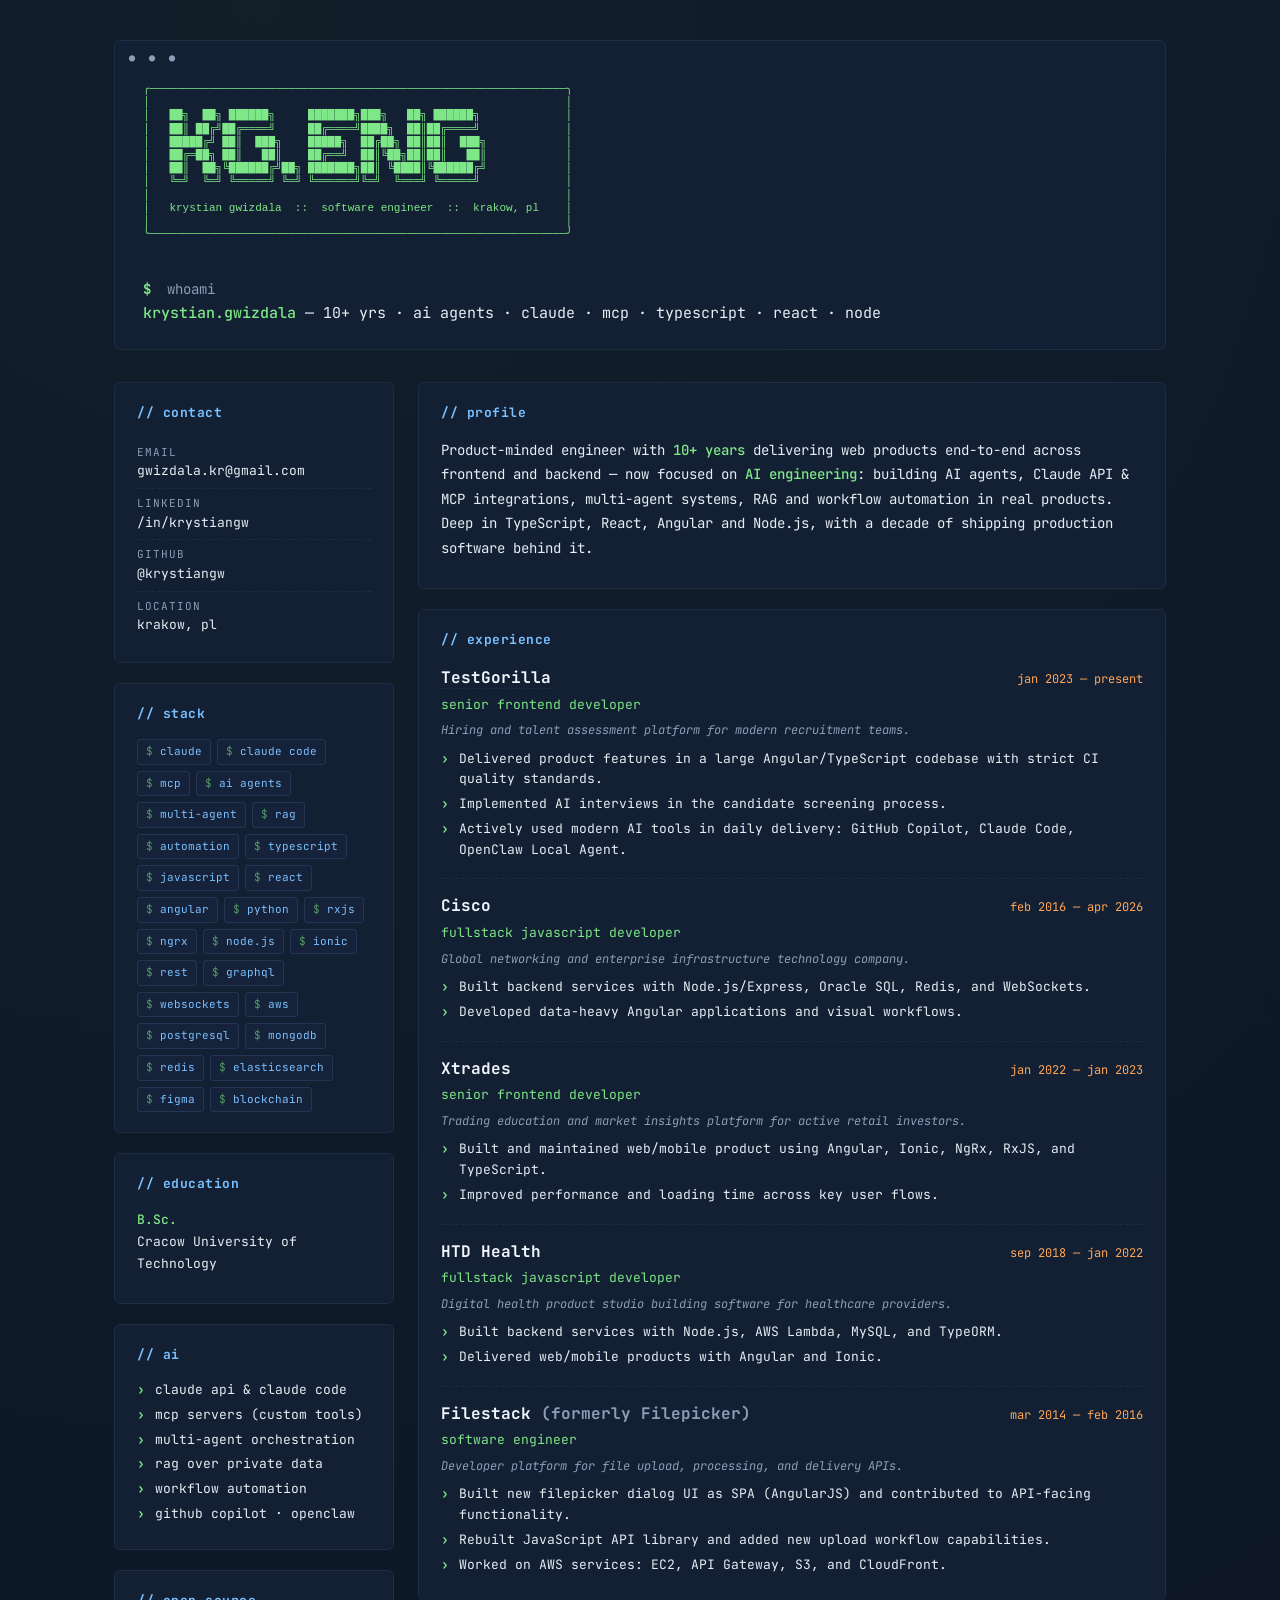
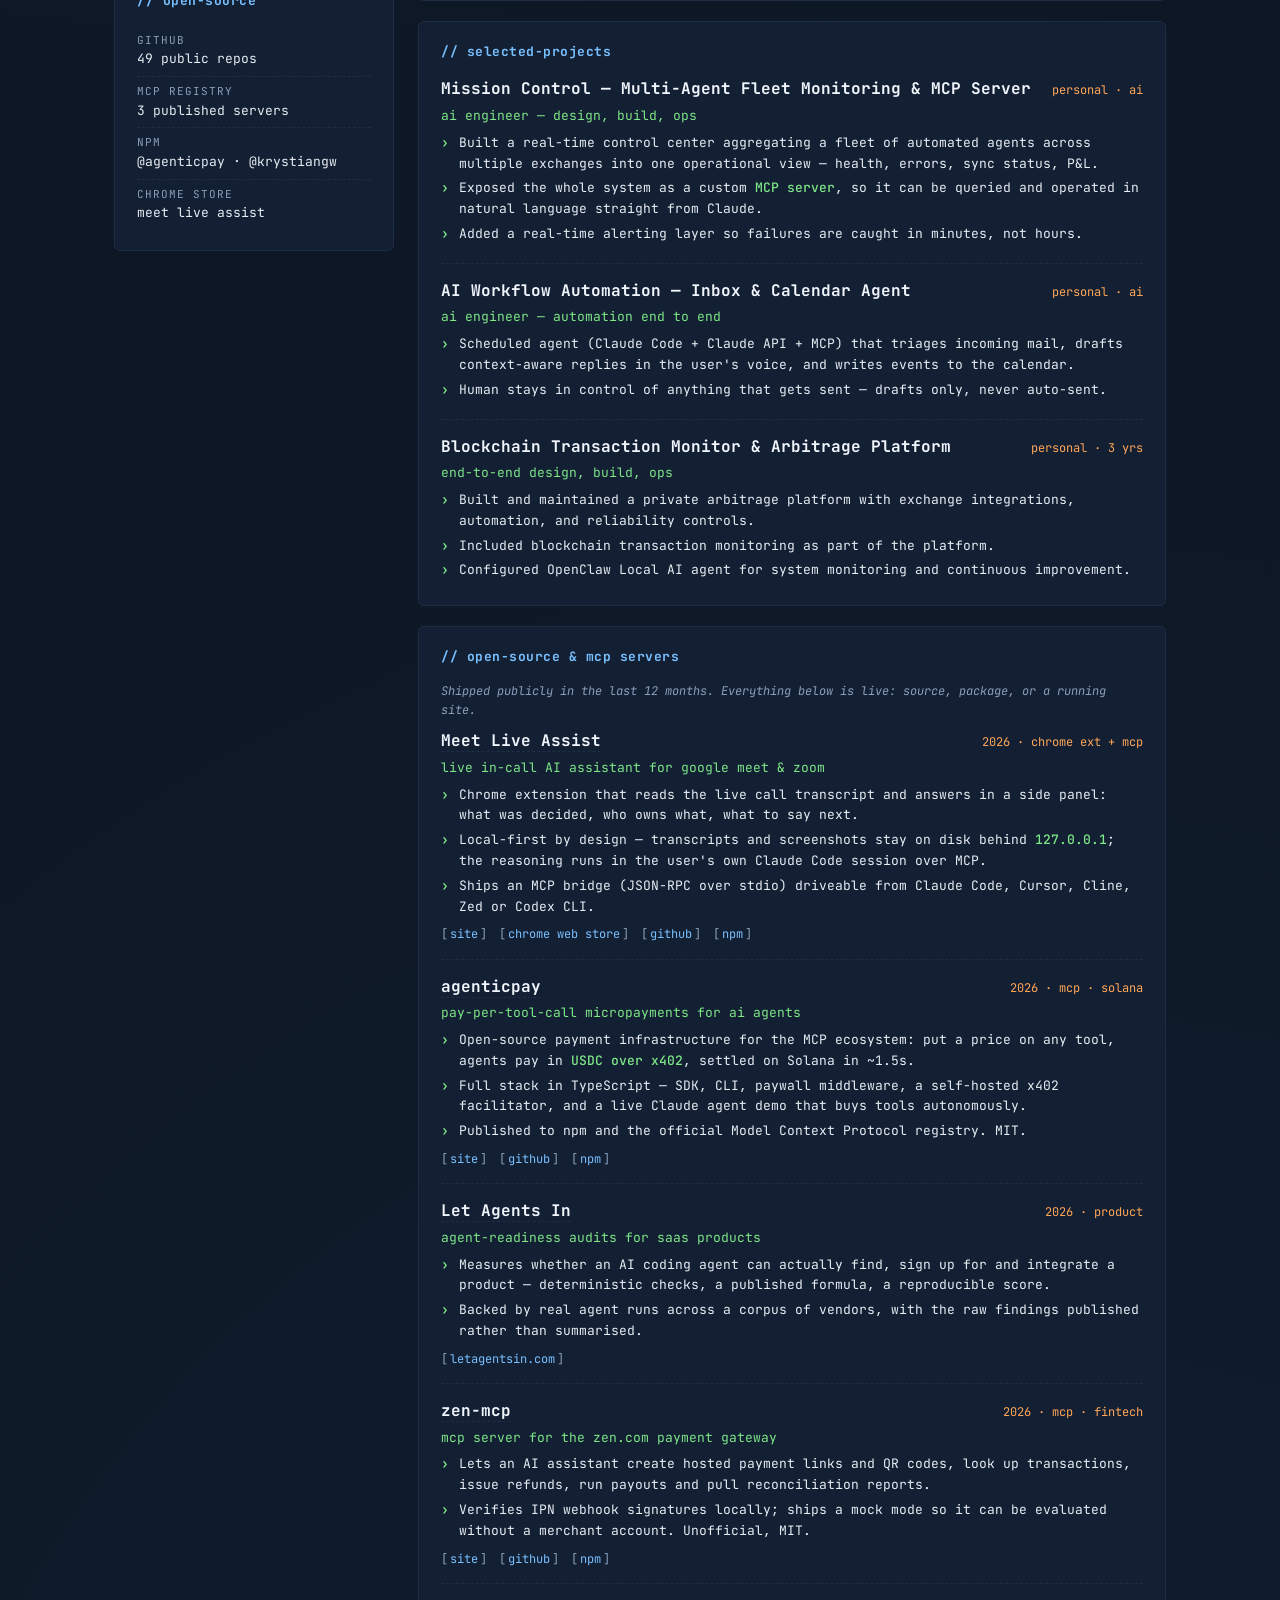
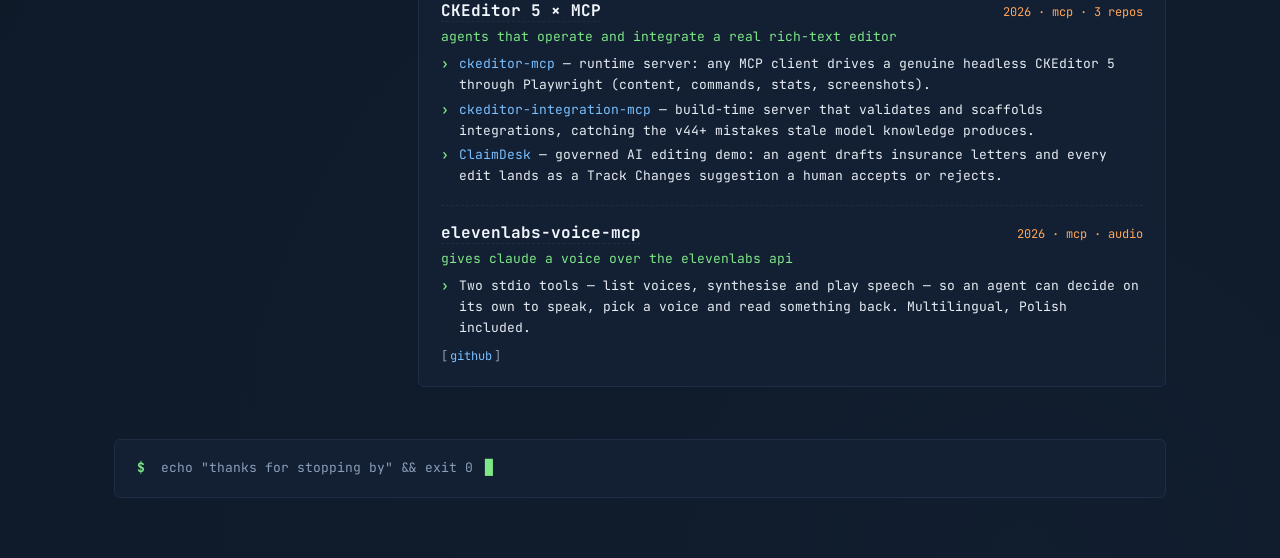
==== index.html @ 4a676b4b "the public work, with links out Six projects shipped in the last year: Meet Live Assist, agenticpay," ====
<!DOCTYPE html>
<html lang="en">
<head>
  <meta charset="UTF-8" />
  <meta name="viewport" content="width=device-width, initial-scale=1.0" />
  <title>Krystian Gwizdala — AI Engineer & Full-Stack Developer · Claude · MCP · TypeScript / React</title>
  <meta name="description" content="Krystian Gwizdala — AI Engineer & Full-Stack Developer based in Krakow, Poland. 10+ years delivering web products end-to-end, now building AI agents, Claude API & MCP integrations, multi-agent systems and workflow automation. TypeScript, React, Angular, Node.js." />
  <meta name="author" content="Krystian Gwizdala" />
  <meta name="keywords" content="Krystian Gwizdala, AI engineer, software engineer, fullstack developer, frontend developer, Claude, Claude Code, MCP, Model Context Protocol, MCP server, AI agents, multi-agent, RAG, workflow automation, TypeScript, React, Angular, Node.js, Python, RxJS, NgRx, blockchain, Krakow, Poland, portfolio, open source, Meet Live Assist, agenticpay, x402, zen-mcp, ckeditor-mcp, Let Agents In" />
  <link rel="canonical" href="https://krystian-gwizdala.github.io/" />
  <meta name="robots" content="index, follow" />
  <meta name="googlebot" content="index, follow" />

  <meta property="og:type" content="profile" />
  <meta property="og:title" content="Krystian Gwizdala — AI Engineer & Full-Stack Developer" />
  <meta property="og:description" content="10+ years delivering web products end-to-end, now building AI agents, Claude API & MCP integrations and workflow automation. TypeScript, React, Node.js." />
  <meta property="og:url" content="https://krystian-gwizdala.github.io/" />
  <meta property="og:site_name" content="Krystian Gwizdala" />
  <meta property="profile:first_name" content="Krystian" />
  <meta property="profile:last_name" content="Gwizdala" />
  <meta property="profile:username" content="krystiangw" />

  <meta name="twitter:card" content="summary" />
  <meta name="twitter:title" content="Krystian Gwizdala — AI Engineer & Full-Stack Developer" />
  <meta name="twitter:description" content="10+ years delivering web products end-to-end, now building AI agents, Claude API & MCP integrations and workflow automation. TypeScript, React, Node.js." />

  <link rel="preconnect" href="https://fonts.googleapis.com" />
  <link rel="preconnect" href="https://fonts.gstatic.com" crossorigin />
  <link href="https://fonts.googleapis.com/css2?family=JetBrains+Mono:wght@400;500;700&display=swap" rel="stylesheet" />
  <link rel="icon" href="icon.svg" type="image/svg+xml" />
  <link rel="stylesheet" href="style.css" />

  <script type="application/ld+json">
  {
    "@context": "https://schema.org",
    "@type": "Person",
    "name": "Krystian Gwizdala",
    "givenName": "Krystian",
    "familyName": "Gwizdala",
    "jobTitle": "AI Engineer & Full-Stack Developer",
    "description": "Product-minded engineer with 10+ years delivering web products end-to-end, now building AI agents, Claude API & MCP integrations, multi-agent systems, RAG and workflow automation.",
    "url": "https://krystian-gwizdala.github.io/",
    "email": "mailto:gwizdala.kr@gmail.com",
    "address": {
      "@type": "PostalAddress",
      "addressLocality": "Krakow",
      "addressCountry": "PL"
    },
    "alumniOf": {
      "@type": "CollegeOrUniversity",
      "name": "Cracow University of Technology"
    },
    "knowsAbout": [
      "AI Engineering", "Claude", "Claude Code", "Claude API",
      "Model Context Protocol (MCP)", "AI Agents", "Multi-Agent Systems",
      "Retrieval-Augmented Generation (RAG)", "Workflow Automation",
      "TypeScript", "JavaScript", "React", "Angular", "Node.js", "Python",
      "RxJS", "NgRx", "REST APIs", "GraphQL", "WebSockets",
      "AWS", "PostgreSQL", "MongoDB", "Redis", "Elasticsearch",
      "Blockchain"
    ],
    "sameAs": [
      "https://github.com/krystiangw",
      "https://www.linkedin.com/in/krystiangw"
    ]
  }
  </script>
  <script type="application/ld+json">
{
  "@context": "https://schema.org",
  "@type": "WebSite",
  "name": "Krystian Gwizdala",
  "url": "https://krystian-gwizdala.github.io/"
}
  </script>
  <script type="application/ld+json">
  {
    "@context": "https://schema.org",
    "@type": "ItemList",
    "name": "Open-source projects and MCP servers by Krystian Gwizdala",
    "itemListOrder": "https://schema.org/ItemListOrderAscending",
    "itemListElement": [
      {
        "@type": "ListItem",
        "position": 1,
        "item": {
          "@type": "SoftwareApplication",
          "name": "Meet Live Assist",
          "description": "Chrome extension and local MCP server that turns a Google Meet or Zoom call into a live AI assistant: reads the transcript and answers in a side panel, with all data kept on the user's machine.",
          "applicationCategory": "BrowserApplication",
          "operatingSystem": "Chrome",
          "url": "https://meet-live-assist.github.io/",
          "downloadUrl": "https://chromewebstore.google.com/detail/meet-live-assist/elhddnpchalnmgcgdicegfggifojbadk",
          "codeRepository": "https://github.com/krystiangw/meet-live-assist-extension",
          "author": { "@type": "Person", "name": "Krystian Gwizdala" }
        }
      },
      {
        "@type": "ListItem",
        "position": 2,
        "item": {
          "@type": "SoftwareSourceCode",
          "name": "agenticpay",
          "description": "MCP-native pay-per-tool-call micropayments for AI agents: price any tool, agents pay in USDC over x402, settled on Solana. SDK, CLI, paywall middleware and a self-hosted facilitator.",
          "programmingLanguage": "TypeScript",
          "license": "https://opensource.org/licenses/MIT",
          "url": "https://krystiangw.github.io/agenticpay/",
          "codeRepository": "https://github.com/krystiangw/agenticpay",
          "author": { "@type": "Person", "name": "Krystian Gwizdala" }
        }
      },
      {
        "@type": "ListItem",
        "position": 3,
        "item": {
          "@type": "WebSite",
          "name": "Let Agents In",
          "description": "Agent-readiness audits: measures whether an AI coding agent can find, register with and integrate a product, using deterministic checks and a published, reproducible scoring formula.",
          "url": "https://letagentsin.com/",
          "author": { "@type": "Person", "name": "Krystian Gwizdala" }
        }
      },
      {
        "@type": "ListItem",
        "position": 4,
        "item": {
          "@type": "SoftwareSourceCode",
          "name": "zen-mcp",
          "description": "Unofficial MCP server for the ZEN.com Payment Gateway: hosted payment links, transaction lookup, refunds, payouts, reporting and local IPN signature verification.",
          "programmingLanguage": "TypeScript",
          "license": "https://opensource.org/licenses/MIT",
          "url": "https://krystiangw.github.io/zen-mcp/",
          "codeRepository": "https://github.com/krystiangw/zen-mcp",
          "author": { "@type": "Person", "name": "Krystian Gwizdala" }
        }
      },
      {
        "@type": "ListItem",
        "position": 5,
        "item": {
          "@type": "SoftwareSourceCode",
          "name": "ckeditor-mcp",
          "description": "MCP server that lets any AI agent operate a real headless CKEditor 5 instance over Playwright: read and set content, run editor commands, take screenshots.",
          "programmingLanguage": "TypeScript",
          "license": "https://opensource.org/licenses/MIT",
          "codeRepository": "https://github.com/krystiangw/ckeditor-mcp",
          "url": "https://github.com/krystiangw/ckeditor-mcp",
          "author": { "@type": "Person", "name": "Krystian Gwizdala" }
        }
      },
      {
        "@type": "ListItem",
        "position": 6,
        "item": {
          "@type": "SoftwareSourceCode",
          "name": "ckeditor-integration-mcp",
          "description": "Build-time MCP server that helps coding agents integrate CKEditor 5 correctly: validates setups, scaffolds integrations and catches v44+ licensing and bundling mistakes.",
          "programmingLanguage": "TypeScript",
          "license": "https://opensource.org/licenses/MIT",
          "codeRepository": "https://github.com/krystiangw/ckeditor-integration-mcp",
          "url": "https://github.com/krystiangw/ckeditor-integration-mcp",
          "author": { "@type": "Person", "name": "Krystian Gwizdala" }
        }
      },
      {
        "@type": "ListItem",
        "position": 7,
        "item": {
          "@type": "SoftwareSourceCode",
          "name": "ClaimDesk (ckeditor-agent-demo)",
          "description": "Governed AI editing demo: an agent drafts insurance correspondence in CKEditor 5 and every agent edit lands as a Track Changes suggestion a human must accept or reject.",
          "programmingLanguage": "JavaScript",
          "license": "https://opensource.org/licenses/MIT",
          "codeRepository": "https://github.com/krystiangw/ckeditor-agent-demo",
          "url": "https://github.com/krystiangw/ckeditor-agent-demo",
          "author": { "@type": "Person", "name": "Krystian Gwizdala" }
        }
      },
      {
        "@type": "ListItem",
        "position": 8,
        "item": {
          "@type": "SoftwareSourceCode",
          "name": "elevenlabs-voice-mcp",
          "description": "MCP server that gives Claude a voice through the ElevenLabs text-to-speech API: list voices, synthesise speech and play it back, multilingual by default.",
          "programmingLanguage": "TypeScript",
          "codeRepository": "https://github.com/krystiangw/elevenlabs-voice-mcp",
          "url": "https://github.com/krystiangw/elevenlabs-voice-mcp",
          "author": { "@type": "Person", "name": "Krystian Gwizdala" }
        }
      }
    ]
  }
  </script>
</head>
<body>
  <main class="terminal">

    <header class="hero">
      <pre class="ascii" aria-hidden="true">
╭───────────────────────────────────────────────────────────────╮
│                                                               │
│   ██╗  ██╗ ██████╗     ███████╗███╗   ██╗ ██████╗             │
│   ██║ ██╔╝██╔════╝     ██╔════╝████╗  ██║██╔════╝             │
│   █████╔╝ ██║  ███╗    █████╗  ██╔██╗ ██║██║  ███╗            │
│   ██╔═██╗ ██║   ██║    ██╔══╝  ██║╚██╗██║██║   ██║            │
│   ██║  ██╗╚██████╔╝██╗ ███████╗██║ ╚████║╚██████╔╝            │
│   ╚═╝  ╚═╝ ╚═════╝ ╚═╝ ╚══════╝╚═╝  ╚═══╝ ╚═════╝             │
│                                                               │
│   krystian gwizdala  ::  software engineer  ::  krakow, pl    │
│                                                               │
╰───────────────────────────────────────────────────────────────╯
      </pre>

      <div class="meta">
        <span class="prompt">$</span> whoami<br />
        <span class="meta-out">
          <span class="hl">krystian.gwizdala</span> — 10+ yrs · ai agents · claude · mcp · typescript · react · node
        </span>
      </div>
    </header>

    <section class="grid">

      <aside class="sidebar">

        <div class="block">
          <h2>// contact</h2>
          <ul class="kv">
            <li><span class="k">email</span><a class="v" href="mailto:gwizdala.kr@gmail.com">gwizdala.kr@gmail.com</a></li>
            <li><span class="k">linkedin</span><a class="v" href="https://www.linkedin.com/in/krystiangw" target="_blank" rel="noopener">/in/krystiangw</a></li>
            <li><span class="k">github</span><a class="v" href="https://github.com/krystiangw" target="_blank" rel="noopener">@krystiangw</a></li>
            <li><span class="k">location</span><span class="v">krakow, pl</span></li>
          </ul>
        </div>

        <div class="block">
          <h2>// stack</h2>
          <div class="tags">
            <span>claude</span>
            <span>claude code</span>
            <span>mcp</span>
            <span>ai agents</span>
            <span>multi-agent</span>
            <span>rag</span>
            <span>automation</span>
            <span>typescript</span>
            <span>javascript</span>
            <span>react</span>
            <span>angular</span>
            <span>python</span>
            <span>rxjs</span>
            <span>ngrx</span>
            <span>node.js</span>
            <span>ionic</span>
            <span>rest</span>
            <span>graphql</span>
            <span>websockets</span>
            <span>aws</span>
            <span>postgresql</span>
            <span>mongodb</span>
            <span>redis</span>
            <span>elasticsearch</span>
            <span>figma</span>
            <span>blockchain</span>
          </div>
        </div>

        <div class="block">
          <h2>// education</h2>
          <p class="edu">
            <span class="hl">B.Sc.</span><br />
            Cracow University of Technology
          </p>
        </div>

        <div class="block">
          <h2>// ai</h2>
          <ul class="bullets">
            <li>claude api &amp; claude code</li>
            <li>mcp servers (custom tools)</li>
            <li>multi-agent orchestration</li>
            <li>rag over private data</li>
            <li>workflow automation</li>
            <li>github copilot · openclaw</li>
          </ul>
        </div>

        <div class="block">
          <h2>// open-source</h2>
          <ul class="kv">
            <li><span class="k">github</span><a class="v" href="https://github.com/krystiangw?tab=repositories" target="_blank" rel="noopener">49 public repos</a></li>
            <li><span class="k">mcp registry</span><a class="v" href="https://registry.modelcontextprotocol.io/v0/servers?search=krystiangw" target="_blank" rel="noopener">3 published servers</a></li>
            <li><span class="k">npm</span><a class="v" href="https://www.npmjs.com/package/@agenticpay/mcp-bridge" target="_blank" rel="noopener">@agenticpay · @krystiangw</a></li>
            <li><span class="k">chrome store</span><a class="v" href="https://chromewebstore.google.com/detail/meet-live-assist/elhddnpchalnmgcgdicegfggifojbadk" target="_blank" rel="noopener">meet live assist</a></li>
          </ul>
        </div>

      </aside>

      <section class="content">

        <div class="block">
          <h2>// profile</h2>
          <p class="lead">
            Product-minded engineer with <span class="hl">10+ years</span> delivering
            web products end-to-end across frontend and backend — now focused on
            <span class="hl">AI engineering</span>: building AI agents, Claude API &amp; MCP
            integrations, multi-agent systems, RAG and workflow automation in real products.
            Deep in TypeScript, React, Angular and Node.js, with a decade of shipping
            production software behind it.
          </p>
        </div>

        <div class="block">
          <h2>// experience</h2>

          <article class="job">
            <header>
              <h3><a href="https://www.testgorilla.com" target="_blank" rel="noopener">TestGorilla</a></h3>
              <span class="when">jan 2023 — present</span>
            </header>
            <p class="role">senior frontend developer</p>
            <p class="desc">Hiring and talent assessment platform for modern recruitment teams.</p>
            <ul class="bullets">
              <li>Delivered product features in a large Angular/TypeScript codebase with strict CI quality standards.</li>
              <li>Implemented AI interviews in the candidate screening process.</li>
              <li>Actively used modern AI tools in daily delivery: GitHub Copilot, Claude Code, OpenClaw Local Agent.</li>
            </ul>
          </article>

          <article class="job">
            <header>
              <h3>Cisco</h3>
              <span class="when">feb 2016 — apr 2026</span>
            </header>
            <p class="role">fullstack javascript developer</p>
            <p class="desc">Global networking and enterprise infrastructure technology company.</p>
            <ul class="bullets">
              <li>Built backend services with Node.js/Express, Oracle SQL, Redis, and WebSockets.</li>
              <li>Developed data-heavy Angular applications and visual workflows.</li>
            </ul>
          </article>

          <article class="job">
            <header>
              <h3>Xtrades</h3>
              <span class="when">jan 2022 — jan 2023</span>
            </header>
            <p class="role">senior frontend developer</p>
            <p class="desc">Trading education and market insights platform for active retail investors.</p>
            <ul class="bullets">
              <li>Built and maintained web/mobile product using Angular, Ionic, NgRx, RxJS, and TypeScript.</li>
              <li>Improved performance and loading time across key user flows.</li>
            </ul>
          </article>

          <article class="job">
            <header>
              <h3>HTD Health</h3>
              <span class="when">sep 2018 — jan 2022</span>
            </header>
            <p class="role">fullstack javascript developer</p>
            <p class="desc">Digital health product studio building software for healthcare providers.</p>
            <ul class="bullets">
              <li>Built backend services with Node.js, AWS Lambda, MySQL, and TypeORM.</li>
              <li>Delivered web/mobile products with Angular and Ionic.</li>
            </ul>
          </article>

          <article class="job">
            <header>
              <h3>Filestack <span class="muted">(formerly Filepicker)</span></h3>
              <span class="when">mar 2014 — feb 2016</span>
            </header>
            <p class="role">software engineer</p>
            <p class="desc">Developer platform for file upload, processing, and delivery APIs.</p>
            <ul class="bullets">
              <li>Built new filepicker dialog UI as SPA (AngularJS) and contributed to API-facing functionality.</li>
              <li>Rebuilt JavaScript API library and added new upload workflow capabilities.</li>
              <li>Worked on AWS services: EC2, API Gateway, S3, and CloudFront.</li>
            </ul>
          </article>
        </div>

        <div class="block">
          <h2>// selected-projects</h2>

          <article class="job">
            <header>
              <h3>Mission Control — Multi-Agent Fleet Monitoring &amp; MCP Server</h3>
              <span class="when">personal · ai</span>
            </header>
            <p class="role">ai engineer — design, build, ops</p>
            <ul class="bullets">
              <li>Built a real-time control center aggregating a fleet of automated agents across multiple exchanges into one operational view — health, errors, sync status, P&amp;L.</li>
              <li>Exposed the whole system as a custom <span class="hl">MCP server</span>, so it can be queried and operated in natural language straight from Claude.</li>
              <li>Added a real-time alerting layer so failures are caught in minutes, not hours.</li>
            </ul>
          </article>

          <article class="job">
            <header>
              <h3>AI Workflow Automation — Inbox &amp; Calendar Agent</h3>
              <span class="when">personal · ai</span>
            </header>
            <p class="role">ai engineer — automation end to end</p>
            <ul class="bullets">
              <li>Scheduled agent (Claude Code + Claude API + MCP) that triages incoming mail, drafts context-aware replies in the user's voice, and writes events to the calendar.</li>
              <li>Human stays in control of anything that gets sent — drafts only, never auto-sent.</li>
            </ul>
          </article>

          <article class="job">
            <header>
              <h3>Blockchain Transaction Monitor &amp; Arbitrage Platform</h3>
              <span class="when">personal · 3 yrs</span>
            </header>
            <p class="role">end-to-end design, build, ops</p>
            <ul class="bullets">
              <li>Built and maintained a private arbitrage platform with exchange integrations, automation, and reliability controls.</li>
              <li>Included blockchain transaction monitoring as part of the platform.</li>
              <li>Configured OpenClaw Local AI agent for system monitoring and continuous improvement.</li>
            </ul>
          </article>
        </div>

        <div class="block">
          <h2>// open-source &amp; mcp servers</h2>
          <p class="desc">Shipped publicly in the last 12 months. Everything below is live: source, package, or a running site.</p>

          <article class="job">
            <header>
              <h3><a href="https://meet-live-assist.github.io/" target="_blank" rel="noopener">Meet Live Assist</a></h3>
              <span class="when">2026 · chrome ext + mcp</span>
            </header>
            <p class="role">live in-call AI assistant for google meet &amp; zoom</p>
            <ul class="bullets">
              <li>Chrome extension that reads the live call transcript and answers in a side panel: what was decided, who owns what, what to say next.</li>
              <li>Local-first by design — transcripts and screenshots stay on disk behind <span class="hl">127.0.0.1</span>; the reasoning runs in the user's own Claude Code session over MCP.</li>
              <li>Ships an MCP bridge (JSON-RPC over stdio) driveable from Claude Code, Cursor, Cline, Zed or Codex CLI.</li>
            </ul>
            <p class="links">
              <a href="https://meet-live-assist.github.io/" target="_blank" rel="noopener">site</a>
              <a href="https://chromewebstore.google.com/detail/meet-live-assist/elhddnpchalnmgcgdicegfggifojbadk" target="_blank" rel="noopener">chrome web store</a>
              <a href="https://github.com/krystiangw/meet-live-assist-extension" target="_blank" rel="noopener">github</a>
              <a href="https://www.npmjs.com/package/meet-live-assist-server" target="_blank" rel="noopener">npm</a>
            </p>
          </article>

          <article class="job">
            <header>
              <h3><a href="https://krystiangw.github.io/agenticpay/" target="_blank" rel="noopener">agenticpay</a></h3>
              <span class="when">2026 · mcp · solana</span>
            </header>
            <p class="role">pay-per-tool-call micropayments for ai agents</p>
            <ul class="bullets">
              <li>Open-source payment infrastructure for the MCP ecosystem: put a price on any tool, agents pay in <span class="hl">USDC over x402</span>, settled on Solana in ~1.5s.</li>
              <li>Full stack in TypeScript — SDK, CLI, paywall middleware, a self-hosted x402 facilitator, and a live Claude agent demo that buys tools autonomously.</li>
              <li>Published to npm and the official Model Context Protocol registry. MIT.</li>
            </ul>
            <p class="links">
              <a href="https://krystiangw.github.io/agenticpay/" target="_blank" rel="noopener">site</a>
              <a href="https://github.com/krystiangw/agenticpay" target="_blank" rel="noopener">github</a>
              <a href="https://www.npmjs.com/package/@agenticpay/mcp-bridge" target="_blank" rel="noopener">npm</a>
            </p>
          </article>

          <article class="job">
            <header>
              <h3><a href="https://letagentsin.com/" target="_blank" rel="noopener">Let Agents In</a></h3>
              <span class="when">2026 · product</span>
            </header>
            <p class="role">agent-readiness audits for saas products</p>
            <ul class="bullets">
              <li>Measures whether an AI coding agent can actually find, sign up for and integrate a product — deterministic checks, a published formula, a reproducible score.</li>
              <li>Backed by real agent runs across a corpus of vendors, with the raw findings published rather than summarised.</li>
            </ul>
            <p class="links">
              <a href="https://letagentsin.com/" target="_blank" rel="noopener">letagentsin.com</a>
            </p>
          </article>

          <article class="job">
            <header>
              <h3><a href="https://krystiangw.github.io/zen-mcp/" target="_blank" rel="noopener">zen-mcp</a></h3>
              <span class="when">2026 · mcp · fintech</span>
            </header>
            <p class="role">mcp server for the zen.com payment gateway</p>
            <ul class="bullets">
              <li>Lets an AI assistant create hosted payment links and QR codes, look up transactions, issue refunds, run payouts and pull reconciliation reports.</li>
              <li>Verifies IPN webhook signatures locally; ships a mock mode so it can be evaluated without a merchant account. Unofficial, MIT.</li>
            </ul>
            <p class="links">
              <a href="https://krystiangw.github.io/zen-mcp/" target="_blank" rel="noopener">site</a>
              <a href="https://github.com/krystiangw/zen-mcp" target="_blank" rel="noopener">github</a>
              <a href="https://www.npmjs.com/package/@krystiangw/zen-mcp" target="_blank" rel="noopener">npm</a>
            </p>
          </article>

          <article class="job">
            <header>
              <h3><a href="https://github.com/krystiangw/ckeditor-mcp" target="_blank" rel="noopener">CKEditor 5 × MCP</a></h3>
              <span class="when">2026 · mcp · 3 repos</span>
            </header>
            <p class="role">agents that operate and integrate a real rich-text editor</p>
            <ul class="bullets">
              <li><a href="https://github.com/krystiangw/ckeditor-mcp" target="_blank" rel="noopener">ckeditor-mcp</a> — runtime server: any MCP client drives a genuine headless CKEditor 5 through Playwright (content, commands, stats, screenshots).</li>
              <li><a href="https://github.com/krystiangw/ckeditor-integration-mcp" target="_blank" rel="noopener">ckeditor-integration-mcp</a> — build-time server that validates and scaffolds integrations, catching the v44+ mistakes stale model knowledge produces.</li>
              <li><a href="https://github.com/krystiangw/ckeditor-agent-demo" target="_blank" rel="noopener">ClaimDesk</a> — governed AI editing demo: an agent drafts insurance letters and every edit lands as a Track Changes suggestion a human accepts or rejects.</li>
            </ul>
          </article>

          <article class="job">
            <header>
              <h3><a href="https://github.com/krystiangw/elevenlabs-voice-mcp" target="_blank" rel="noopener">elevenlabs-voice-mcp</a></h3>
              <span class="when">2026 · mcp · audio</span>
            </header>
            <p class="role">gives claude a voice over the elevenlabs api</p>
            <ul class="bullets">
              <li>Two stdio tools — list voices, synthesise and play speech — so an agent can decide on its own to speak, pick a voice and read something back. Multilingual, Polish included.</li>
            </ul>
            <p class="links">
              <a href="https://github.com/krystiangw/elevenlabs-voice-mcp" target="_blank" rel="noopener">github</a>
            </p>
          </article>
        </div>

      </section>
    </section>

    <footer class="foot">
      <span class="prompt">$</span> echo "thanks for stopping by" &amp;&amp; exit 0
      <span class="cursor">█</span>
    </footer>

  </main>
</body>
</html>
---- style.css ----
:root {
  --bg: #0d1726;
  --bg-2: #131f33;
  --fg: #e6edf3;
  --muted: #8b9eb8;
  --line: #1e2c44;
  --accent: #7ee787;
  --accent-2: #79c0ff;
  --accent-3: #ffa657;
  --hl: #f0f6fc;
  --tag-bg: #16223a;
  --tag-bd: #243553;
  --mono: 'JetBrains Mono', ui-monospace, SFMono-Regular, Menlo, Consolas, monospace;
}

* {
  box-sizing: border-box;
}

html, body {
  margin: 0;
  padding: 0;
  background: var(--bg);
  color: var(--fg);
  font-family: var(--mono);
  font-size: 14px;
  line-height: 1.6;
  -webkit-font-smoothing: antialiased;
}

body {
  background-image:
    radial-gradient(circle at 20% 0%, rgba(126, 231, 135, 0.04) 0%, transparent 50%),
    radial-gradient(circle at 80% 100%, rgba(121, 192, 255, 0.04) 0%, transparent 50%);
  min-height: 100vh;
}

.terminal {
  max-width: 1100px;
  margin: 0 auto;
  padding: 40px 24px 60px;
}

/* hero */
.hero {
  border: 1px solid var(--line);
  border-radius: 6px;
  padding: 24px 28px;
  background: var(--bg-2);
  margin-bottom: 32px;
  position: relative;
}

.hero::before {
  content: "● ● ●";
  position: absolute;
  top: 10px;
  left: 14px;
  color: var(--muted);
  font-size: 10px;
  letter-spacing: 4px;
}

.ascii {
  margin: 18px 0 24px;
  color: var(--accent);
  font-size: 11px;
  line-height: 1.2;
  overflow-x: auto;
  white-space: pre;
}

.meta {
  font-size: 14px;
  color: var(--muted);
}

.meta-out {
  margin-top: 4px;
  color: var(--fg);
  font-size: 15px;
}

.prompt {
  color: var(--accent);
  font-weight: 700;
  margin-right: 8px;
}

.hl {
  color: var(--accent);
  font-weight: 500;
}

.muted {
  color: var(--muted);
}

/* layout */
.grid {
  display: grid;
  grid-template-columns: 280px 1fr;
  gap: 24px;
}

@media (max-width: 820px) {
  .grid {
    grid-template-columns: 1fr;
  }
}

.block {
  background: var(--bg-2);
  border: 1px solid var(--line);
  border-radius: 6px;
  padding: 20px 22px;
  margin-bottom: 20px;
}

h2 {
  font-size: 13px;
  font-weight: 700;
  letter-spacing: 0.5px;
  color: var(--accent-2);
  margin: 0 0 14px;
  text-transform: lowercase;
}

h3 {
  font-size: 16px;
  font-weight: 700;
  margin: 0;
  color: var(--hl);
}

h3 a {
  color: inherit;
  text-decoration: none;
  border-bottom: 1px dashed var(--line);
}

h3 a:hover {
  color: var(--accent);
  border-color: var(--accent);
}

p {
  margin: 0 0 8px;
}

a {
  color: var(--accent-2);
  text-decoration: none;
}

a:hover {
  text-decoration: underline;
}

/* sidebar */
.kv {
  list-style: none;
  margin: 0;
  padding: 0;
}

.kv li {
  display: flex;
  flex-direction: column;
  padding: 6px 0;
  border-bottom: 1px dashed var(--line);
  font-size: 13px;
}

.kv li:last-child {
  border-bottom: none;
}

.kv .k {
  color: var(--muted);
  font-size: 11px;
  text-transform: uppercase;
  letter-spacing: 1px;
}

.kv .v {
  color: var(--fg);
  word-break: break-all;
}

a.v:hover {
  color: var(--accent);
}

.tags {
  display: flex;
  flex-wrap: wrap;
  gap: 6px;
}

.tags span {
  background: var(--tag-bg);
  border: 1px solid var(--tag-bd);
  border-radius: 3px;
  padding: 3px 8px;
  font-size: 11px;
  color: var(--accent-2);
}

.tags span::before {
  content: "$ ";
  color: var(--accent);
  opacity: 0.6;
}

.edu {
  font-size: 13px;
  color: var(--fg);
  line-height: 1.7;
}

/* content */
.lead {
  font-size: 14px;
  color: var(--fg);
  line-height: 1.75;
}

.job {
  padding: 14px 0;
  border-bottom: 1px dashed var(--line);
}

.job:last-child {
  border-bottom: none;
  padding-bottom: 0;
}

.job:first-of-type {
  padding-top: 0;
}

.job header {
  display: flex;
  justify-content: space-between;
  align-items: baseline;
  flex-wrap: wrap;
  gap: 8px;
  margin-bottom: 4px;
}

.when {
  color: var(--accent-3);
  font-size: 12px;
  white-space: nowrap;
}

.role {
  color: var(--accent);
  font-size: 13px;
  margin: 2px 0 6px;
}

.desc {
  color: var(--muted);
  font-size: 12px;
  font-style: italic;
  margin: 0 0 8px;
}

ul.bullets {
  list-style: none;
  margin: 0;
  padding: 0;
}

ul.bullets li {
  position: relative;
  padding-left: 18px;
  margin-bottom: 4px;
  font-size: 13px;
  color: var(--fg);
}

ul.bullets li::before {
  content: "›";
  position: absolute;
  left: 0;
  color: var(--accent);
  font-weight: 700;
}

.links {
  display: flex;
  flex-wrap: wrap;
  gap: 4px 12px;
  margin: 8px 0 0;
  font-size: 12px;
}

.links a::before {
  content: "[";
  color: var(--muted);
  margin-right: 2px;
}

.links a::after {
  content: "]";
  color: var(--muted);
  margin-left: 2px;
}

.links a:hover {
  color: var(--accent);
  text-decoration: none;
}

/* footer */
.foot {
  margin-top: 32px;
  padding: 18px 22px;
  border: 1px solid var(--line);
  border-radius: 6px;
  background: var(--bg-2);
  color: var(--muted);
  font-size: 13px;
}

.cursor {
  display: inline-block;
  color: var(--accent);
  margin-left: 4px;
  animation: blink 1.1s step-end infinite;
}

@keyframes blink {
  50% { opacity: 0; }
}

/* selection */
::selection {
  background: var(--accent);
  color: var(--bg);
}

/* scrollbar */
::-webkit-scrollbar {
  width: 10px;
  height: 10px;
}
::-webkit-scrollbar-track {
  background: var(--bg);
}
::-webkit-scrollbar-thumb {
  background: var(--line);
  border-radius: 5px;
}
::-webkit-scrollbar-thumb:hover {
  background: var(--tag-bd);
}
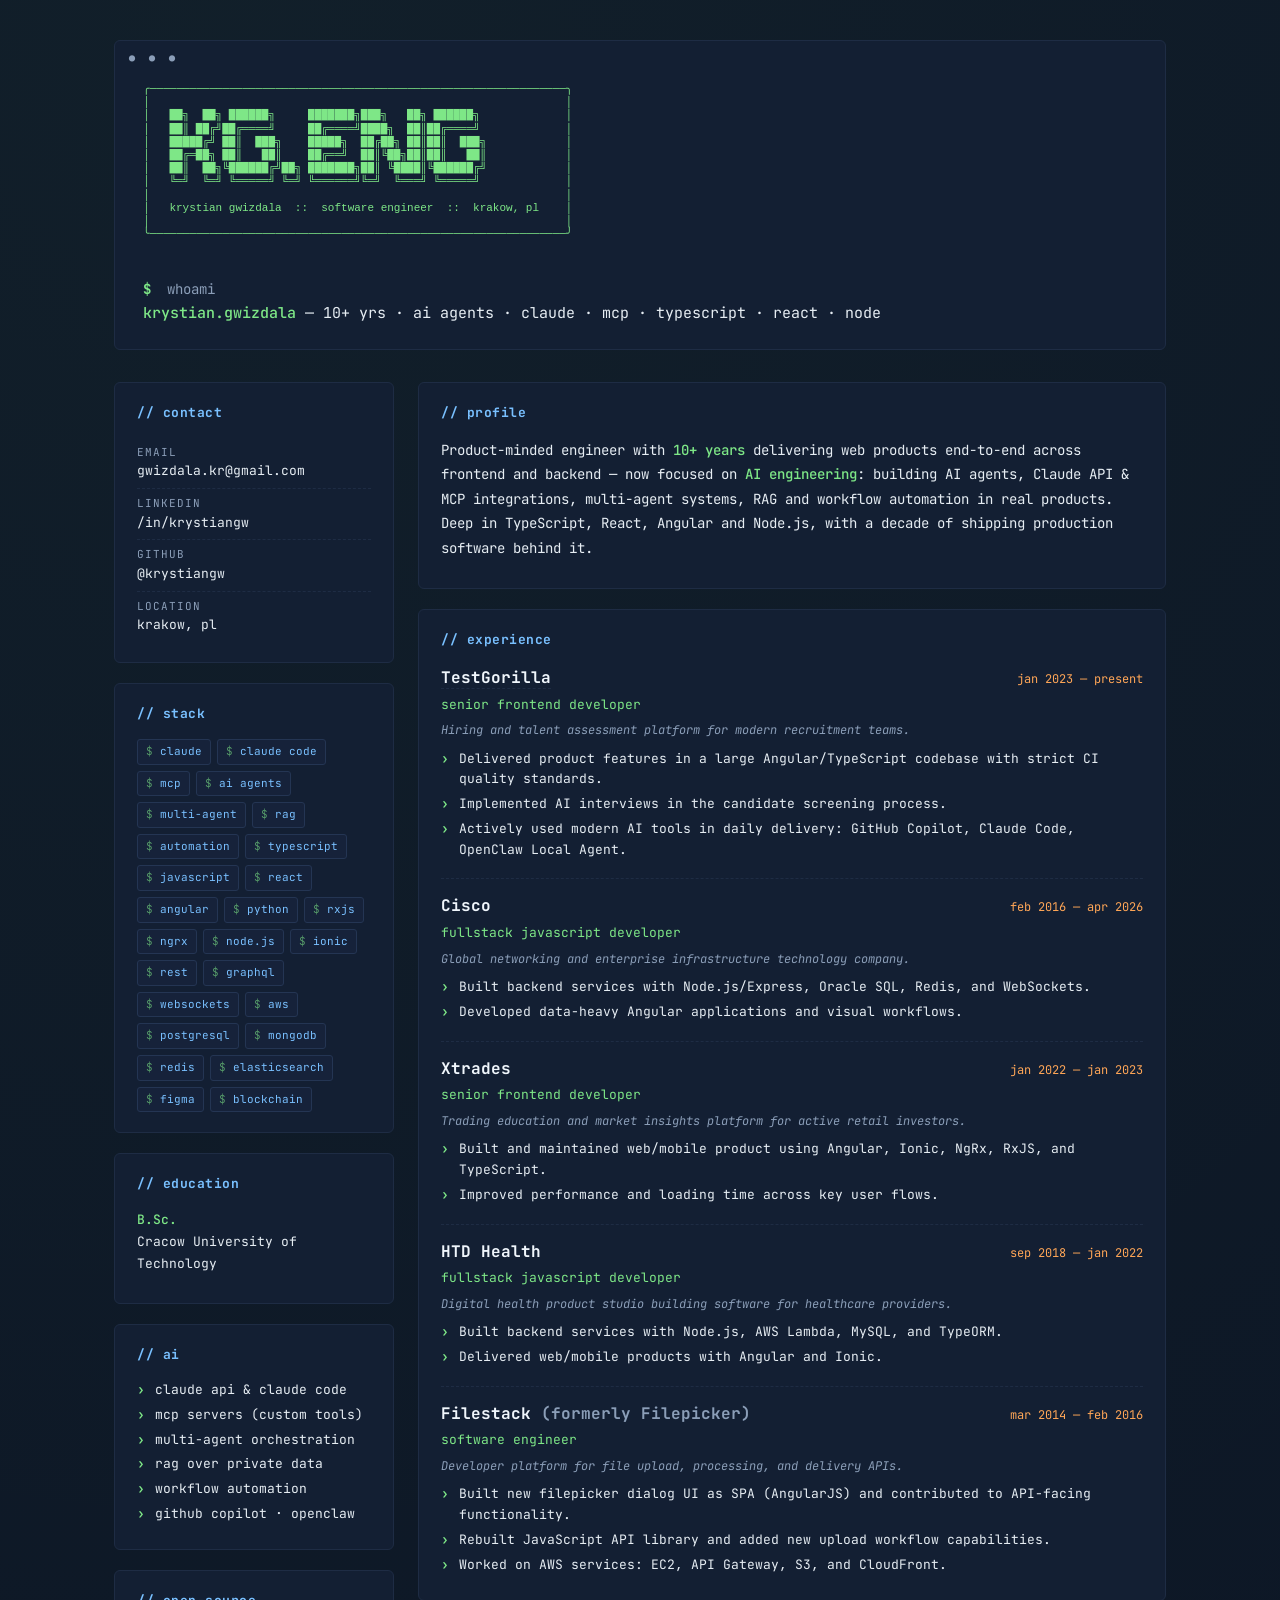
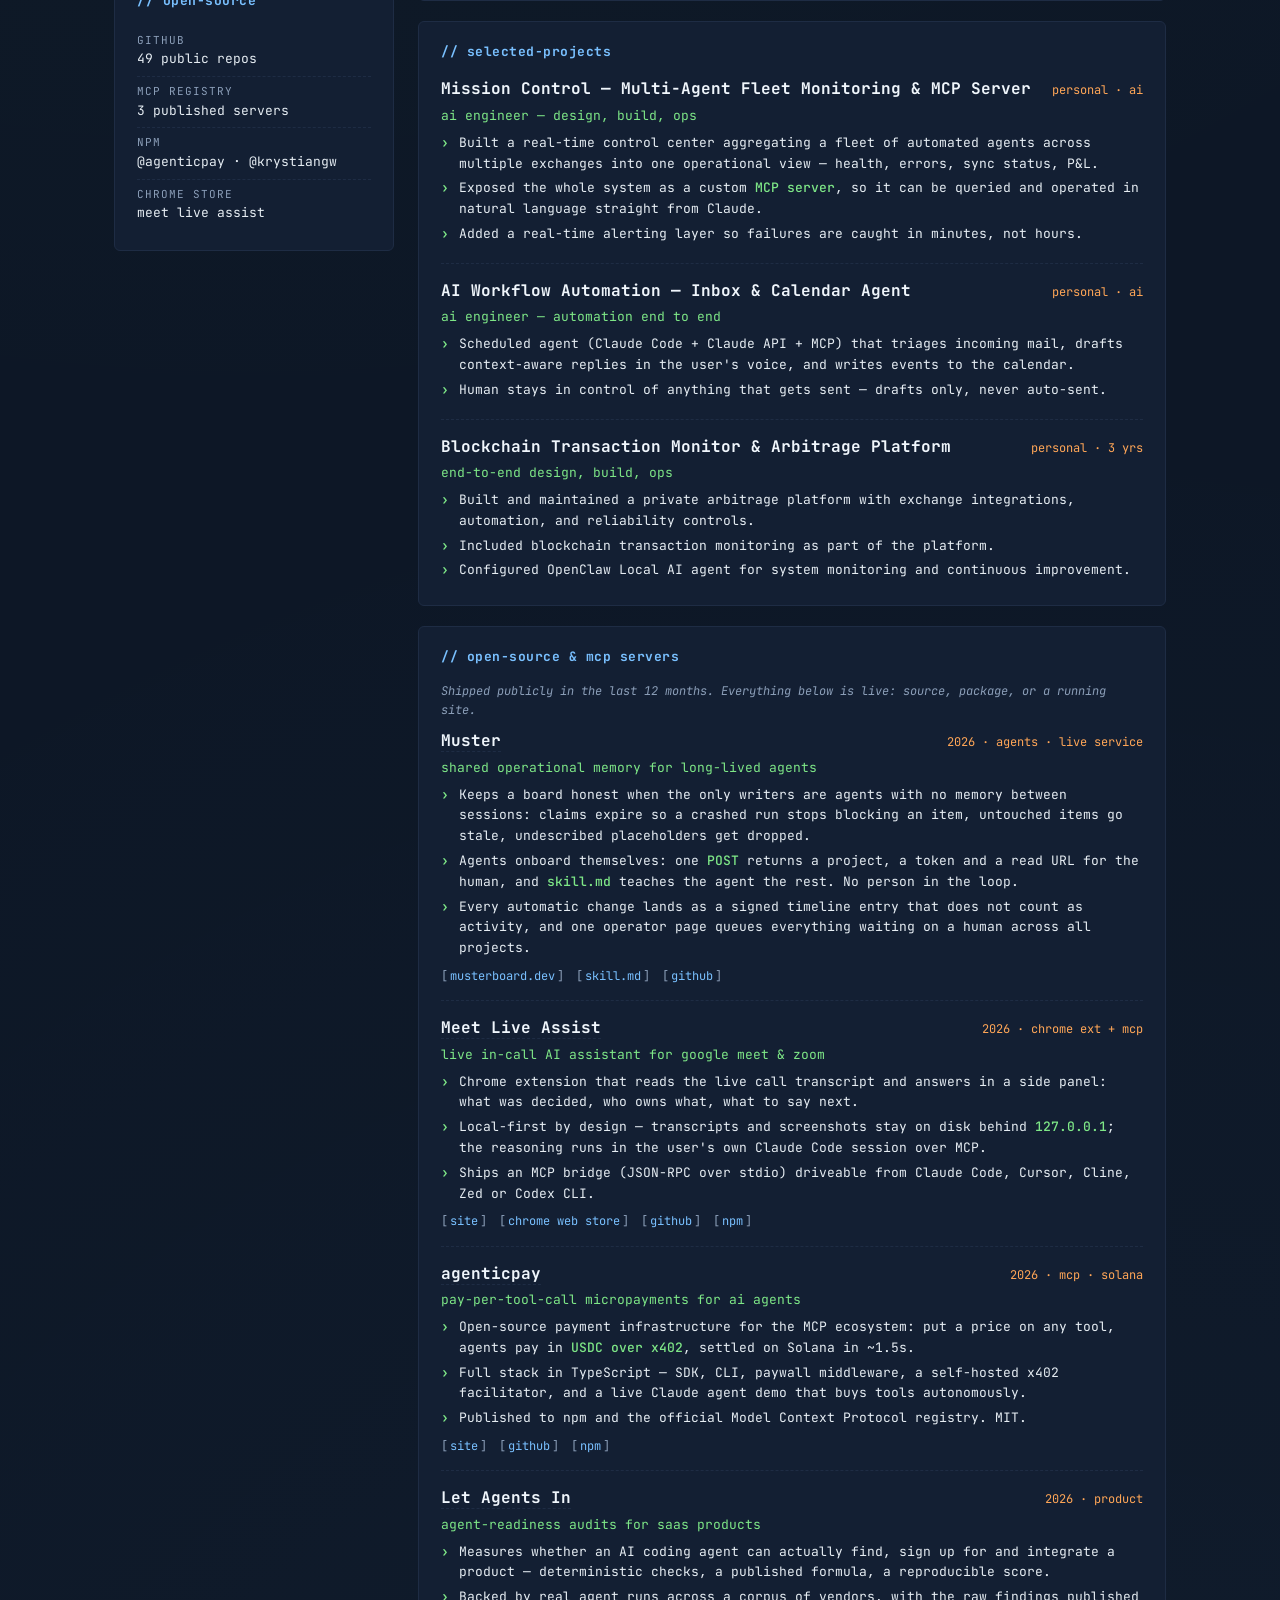
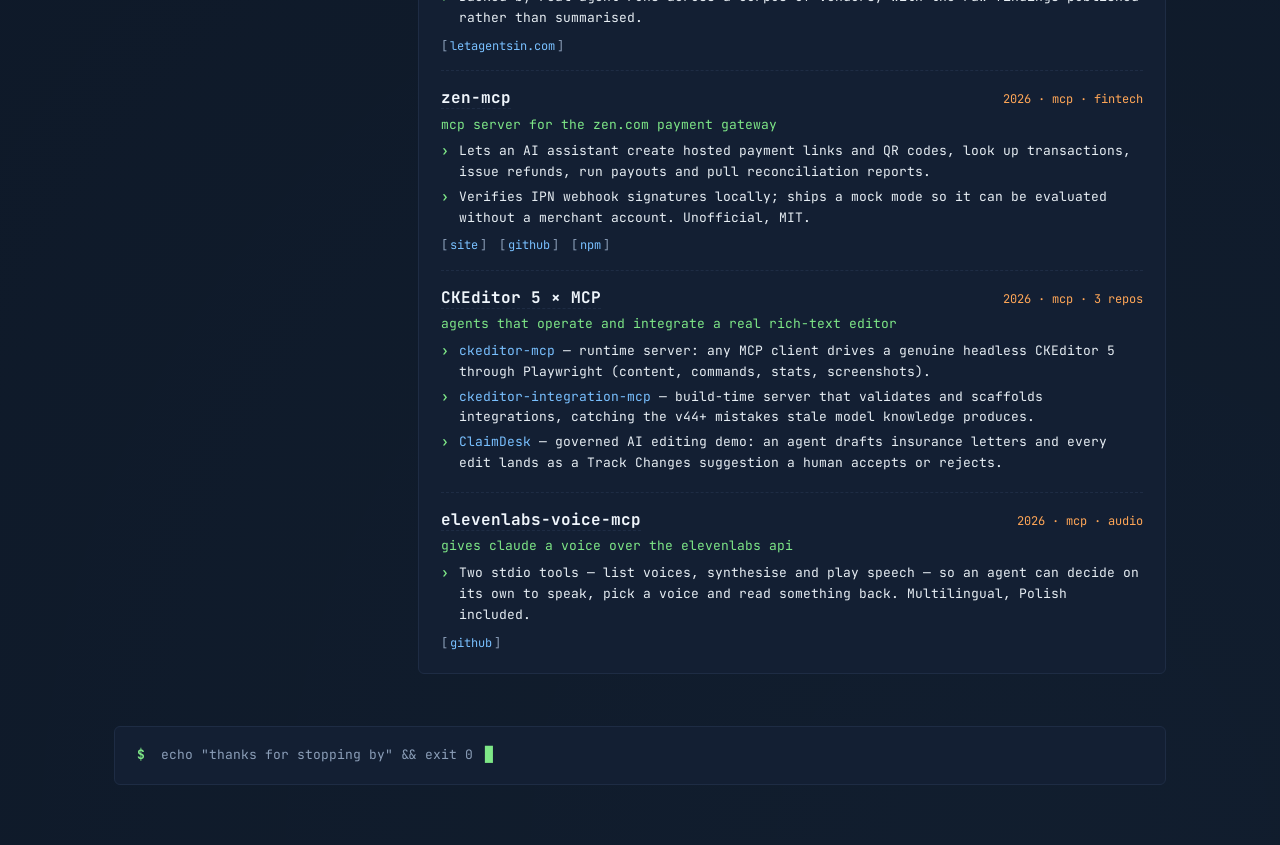
==== commit f5ea0286: "muster joins the list Newest of the lot and the only one agents onboard onto by themselves, so it le" ====
--- a/index.html
+++ b/index.html
@@ -4,10 +4,11 @@
   <meta charset="UTF-8" />
   <meta name="viewport" content="width=device-width, initial-scale=1.0" />
   <title>Krystian Gwizdala — AI Engineer & Full-Stack Developer · Claude · MCP · TypeScript / React</title>
-  <meta name="description" content="Krystian Gwizdala — AI Engineer & Full-Stack Developer based in Krakow, Poland. 10+ years delivering web products end-to-end, now building AI agents, Claude API & MCP integrations, multi-agent systems and workflow automation. TypeScript, React, Angular, Node.js." />
+  <meta name="description" content="Krystian Gwizdala, AI engineer and full-stack developer in Krakow. 10+ years shipping web products, now building AI agents, Claude API and MCP integrations." />
   <meta name="author" content="Krystian Gwizdala" />
-  <meta name="keywords" content="Krystian Gwizdala, AI engineer, software engineer, fullstack developer, frontend developer, Claude, Claude Code, MCP, Model Context Protocol, MCP server, AI agents, multi-agent, RAG, workflow automation, TypeScript, React, Angular, Node.js, Python, RxJS, NgRx, blockchain, Krakow, Poland, portfolio, open source, Meet Live Assist, agenticpay, x402, zen-mcp, ckeditor-mcp, Let Agents In" />
+  <meta name="keywords" content="Krystian Gwizdala, AI engineer, software engineer, fullstack developer, frontend developer, Claude, Claude Code, MCP, Model Context Protocol, MCP server, AI agents, multi-agent, RAG, workflow automation, TypeScript, React, Angular, Node.js, Python, RxJS, NgRx, blockchain, Krakow, Poland, portfolio, open source, Muster, Meet Live Assist, agenticpay, x402, zen-mcp, ckeditor-mcp, Let Agents In" />
   <link rel="canonical" href="https://krystian-gwizdala.github.io/" />
+  <meta name="google-site-verification" content="AivhVutlgdzwPhOT26aWe5RxRWJp5YqixFXJ6ie48nM" />
   <meta name="robots" content="index, follow" />
   <meta name="googlebot" content="index, follow" />
 
@@ -16,13 +17,18 @@
   <meta property="og:description" content="10+ years delivering web products end-to-end, now building AI agents, Claude API & MCP integrations and workflow automation. TypeScript, React, Node.js." />
   <meta property="og:url" content="https://krystian-gwizdala.github.io/" />
   <meta property="og:site_name" content="Krystian Gwizdala" />
+  <meta property="og:image" content="https://krystian-gwizdala.github.io/og-image.png" />
+  <meta property="og:image:width" content="1200" />
+  <meta property="og:image:height" content="630" />
+  <meta property="og:image:alt" content="Terminal window reading KG.ENG in block letters: krystian.gwizdala, AI Engineer and Full-Stack Developer, 10+ yrs, claude, mcp, ai agents, typescript, react, node." />
   <meta property="profile:first_name" content="Krystian" />
   <meta property="profile:last_name" content="Gwizdala" />
   <meta property="profile:username" content="krystiangw" />
 
-  <meta name="twitter:card" content="summary" />
+  <meta name="twitter:card" content="summary_large_image" />
   <meta name="twitter:title" content="Krystian Gwizdala — AI Engineer & Full-Stack Developer" />
   <meta name="twitter:description" content="10+ years delivering web products end-to-end, now building AI agents, Claude API & MCP integrations and workflow automation. TypeScript, React, Node.js." />
+  <meta name="twitter:image" content="https://krystian-gwizdala.github.io/og-image.png" />
 
   <link rel="preconnect" href="https://fonts.googleapis.com" />
   <link rel="preconnect" href="https://fonts.gstatic.com" crossorigin />
@@ -80,116 +86,156 @@
     "name": "Open-source projects and MCP servers by Krystian Gwizdala",
     "itemListOrder": "https://schema.org/ItemListOrderAscending",
     "itemListElement": [
-      {
-        "@type": "ListItem",
-        "position": 1,
-        "item": {
-          "@type": "SoftwareApplication",
-          "name": "Meet Live Assist",
-          "description": "Chrome extension and local MCP server that turns a Google Meet or Zoom call into a live AI assistant: reads the transcript and answers in a side panel, with all data kept on the user's machine.",
-          "applicationCategory": "BrowserApplication",
-          "operatingSystem": "Chrome",
-          "url": "https://meet-live-assist.github.io/",
-          "downloadUrl": "https://chromewebstore.google.com/detail/meet-live-assist/elhddnpchalnmgcgdicegfggifojbadk",
-          "codeRepository": "https://github.com/krystiangw/meet-live-assist-extension",
-          "author": { "@type": "Person", "name": "Krystian Gwizdala" }
+        {
+          "@type": "ListItem",
+          "position": 1,
+          "item": {
+            "@type": "WebApplication",
+            "name": "Muster",
+            "description": "Shared operational memory for long-lived agents: who is on duty, who owns what, what went stale and what needs a human. Claims expire, untouched items go stale, and agents sign up and integrate with no person in the loop.",
+            "applicationCategory": "DeveloperApplication",
+            "url": "https://musterboard.dev/",
+            "codeRepository": "https://github.com/krystiangw/muster",
+            "author": {
+              "@type": "Person",
+              "name": "Krystian Gwizdala"
+            }
+          }
+        },
+        {
+          "@type": "ListItem",
+          "position": 2,
+          "item": {
+            "@type": "SoftwareApplication",
+            "name": "Meet Live Assist",
+            "description": "Chrome extension and local MCP server that turns a Google Meet or Zoom call into a live AI assistant: reads the transcript and answers in a side panel, with all data kept on the user's machine.",
+            "applicationCategory": "BrowserApplication",
+            "operatingSystem": "Chrome",
+            "url": "https://meet-live-assist.github.io/",
+            "downloadUrl": "https://chromewebstore.google.com/detail/meet-live-assist/elhddnpchalnmgcgdicegfggifojbadk",
+            "codeRepository": "https://github.com/krystiangw/meet-live-assist-extension",
+            "author": {
+              "@type": "Person",
+              "name": "Krystian Gwizdala"
+            }
+          }
+        },
+        {
+          "@type": "ListItem",
+          "position": 3,
+          "item": {
+            "@type": "SoftwareSourceCode",
+            "name": "agenticpay",
+            "description": "MCP-native pay-per-tool-call micropayments for AI agents: price any tool, agents pay in USDC over x402, settled on Solana. SDK, CLI, paywall middleware and a self-hosted facilitator.",
+            "programmingLanguage": "TypeScript",
+            "license": "https://opensource.org/licenses/MIT",
+            "url": "https://krystiangw.github.io/agenticpay/",
+            "codeRepository": "https://github.com/krystiangw/agenticpay",
+            "author": {
+              "@type": "Person",
+              "name": "Krystian Gwizdala"
+            }
+          }
+        },
+        {
+          "@type": "ListItem",
+          "position": 4,
+          "item": {
+            "@type": "WebSite",
+            "name": "Let Agents In",
+            "description": "Agent-readiness audits: measures whether an AI coding agent can find, register with and integrate a product, using deterministic checks and a published, reproducible scoring formula.",
+            "url": "https://letagentsin.com/",
+            "author": {
+              "@type": "Person",
+              "name": "Krystian Gwizdala"
+            }
+          }
+        },
+        {
+          "@type": "ListItem",
+          "position": 5,
+          "item": {
+            "@type": "SoftwareSourceCode",
+            "name": "zen-mcp",
+            "description": "Unofficial MCP server for the ZEN.com Payment Gateway: hosted payment links, transaction lookup, refunds, payouts, reporting and local IPN signature verification.",
+            "programmingLanguage": "TypeScript",
+            "license": "https://opensource.org/licenses/MIT",
+            "url": "https://zenmcp.github.io/",
+            "codeRepository": "https://github.com/krystiangw/zen-mcp",
+            "author": {
+              "@type": "Person",
+              "name": "Krystian Gwizdala"
+            }
+          }
+        },
+        {
+          "@type": "ListItem",
+          "position": 6,
+          "item": {
+            "@type": "SoftwareSourceCode",
+            "name": "ckeditor-mcp",
+            "description": "MCP server that lets any AI agent operate a real headless CKEditor 5 instance over Playwright: read and set content, run editor commands, take screenshots.",
+            "programmingLanguage": "TypeScript",
+            "license": "https://opensource.org/licenses/MIT",
+            "codeRepository": "https://github.com/krystiangw/ckeditor-mcp",
+            "url": "https://github.com/krystiangw/ckeditor-mcp",
+            "author": {
+              "@type": "Person",
+              "name": "Krystian Gwizdala"
+            }
+          }
+        },
+        {
+          "@type": "ListItem",
+          "position": 7,
+          "item": {
+            "@type": "SoftwareSourceCode",
+            "name": "ckeditor-integration-mcp",
+            "description": "Build-time MCP server that helps coding agents integrate CKEditor 5 correctly: validates setups, scaffolds integrations and catches v44+ licensing and bundling mistakes.",
+            "programmingLanguage": "TypeScript",
+            "license": "https://opensource.org/licenses/MIT",
+            "codeRepository": "https://github.com/krystiangw/ckeditor-integration-mcp",
+            "url": "https://github.com/krystiangw/ckeditor-integration-mcp",
+            "author": {
+              "@type": "Person",
+              "name": "Krystian Gwizdala"
+            }
+          }
+        },
+        {
+          "@type": "ListItem",
+          "position": 8,
+          "item": {
+            "@type": "SoftwareSourceCode",
+            "name": "ClaimDesk (ckeditor-agent-demo)",
+            "description": "Governed AI editing demo: an agent drafts insurance correspondence in CKEditor 5 and every agent edit lands as a Track Changes suggestion a human must accept or reject.",
+            "programmingLanguage": "JavaScript",
+            "license": "https://opensource.org/licenses/MIT",
+            "codeRepository": "https://github.com/krystiangw/ckeditor-agent-demo",
+            "url": "https://github.com/krystiangw/ckeditor-agent-demo",
+            "author": {
+              "@type": "Person",
+              "name": "Krystian Gwizdala"
+            }
+          }
+        },
+        {
+          "@type": "ListItem",
+          "position": 9,
+          "item": {
+            "@type": "SoftwareSourceCode",
+            "name": "elevenlabs-voice-mcp",
+            "description": "MCP server that gives Claude a voice through the ElevenLabs text-to-speech API: list voices, synthesise speech and play it back, multilingual by default.",
+            "programmingLanguage": "TypeScript",
+            "codeRepository": "https://github.com/krystiangw/elevenlabs-voice-mcp",
+            "url": "https://github.com/krystiangw/elevenlabs-voice-mcp",
+            "author": {
+              "@type": "Person",
+              "name": "Krystian Gwizdala"
+            }
+          }
         }
-      },
-      {
-        "@type": "ListItem",
-        "position": 2,
-        "item": {
-          "@type": "SoftwareSourceCode",
-          "name": "agenticpay",
-          "description": "MCP-native pay-per-tool-call micropayments for AI agents: price any tool, agents pay in USDC over x402, settled on Solana. SDK, CLI, paywall middleware and a self-hosted facilitator.",
-          "programmingLanguage": "TypeScript",
-          "license": "https://opensource.org/licenses/MIT",
-          "url": "https://krystiangw.github.io/agenticpay/",
-          "codeRepository": "https://github.com/krystiangw/agenticpay",
-          "author": { "@type": "Person", "name": "Krystian Gwizdala" }
-        }
-      },
-      {
-        "@type": "ListItem",
-        "position": 3,
-        "item": {
-          "@type": "WebSite",
-          "name": "Let Agents In",
-          "description": "Agent-readiness audits: measures whether an AI coding agent can find, register with and integrate a product, using deterministic checks and a published, reproducible scoring formula.",
-          "url": "https://letagentsin.com/",
-          "author": { "@type": "Person", "name": "Krystian Gwizdala" }
-        }
-      },
-      {
-        "@type": "ListItem",
-        "position": 4,
-        "item": {
-          "@type": "SoftwareSourceCode",
-          "name": "zen-mcp",
-          "description": "Unofficial MCP server for the ZEN.com Payment Gateway: hosted payment links, transaction lookup, refunds, payouts, reporting and local IPN signature verification.",
-          "programmingLanguage": "TypeScript",
-          "license": "https://opensource.org/licenses/MIT",
-          "url": "https://krystiangw.github.io/zen-mcp/",
-          "codeRepository": "https://github.com/krystiangw/zen-mcp",
-          "author": { "@type": "Person", "name": "Krystian Gwizdala" }
-        }
-      },
-      {
-        "@type": "ListItem",
-        "position": 5,
-        "item": {
-          "@type": "SoftwareSourceCode",
-          "name": "ckeditor-mcp",
-          "description": "MCP server that lets any AI agent operate a real headless CKEditor 5 instance over Playwright: read and set content, run editor commands, take screenshots.",
-          "programmingLanguage": "TypeScript",
-          "license": "https://opensource.org/licenses/MIT",
-          "codeRepository": "https://github.com/krystiangw/ckeditor-mcp",
-          "url": "https://github.com/krystiangw/ckeditor-mcp",
-          "author": { "@type": "Person", "name": "Krystian Gwizdala" }
-        }
-      },
-      {
-        "@type": "ListItem",
-        "position": 6,
-        "item": {
-          "@type": "SoftwareSourceCode",
-          "name": "ckeditor-integration-mcp",
-          "description": "Build-time MCP server that helps coding agents integrate CKEditor 5 correctly: validates setups, scaffolds integrations and catches v44+ licensing and bundling mistakes.",
-          "programmingLanguage": "TypeScript",
-          "license": "https://opensource.org/licenses/MIT",
-          "codeRepository": "https://github.com/krystiangw/ckeditor-integration-mcp",
-          "url": "https://github.com/krystiangw/ckeditor-integration-mcp",
-          "author": { "@type": "Person", "name": "Krystian Gwizdala" }
-        }
-      },
-      {
-        "@type": "ListItem",
-        "position": 7,
-        "item": {
-          "@type": "SoftwareSourceCode",
-          "name": "ClaimDesk (ckeditor-agent-demo)",
-          "description": "Governed AI editing demo: an agent drafts insurance correspondence in CKEditor 5 and every agent edit lands as a Track Changes suggestion a human must accept or reject.",
-          "programmingLanguage": "JavaScript",
-          "license": "https://opensource.org/licenses/MIT",
-          "codeRepository": "https://github.com/krystiangw/ckeditor-agent-demo",
-          "url": "https://github.com/krystiangw/ckeditor-agent-demo",
-          "author": { "@type": "Person", "name": "Krystian Gwizdala" }
-        }
-      },
-      {
-        "@type": "ListItem",
-        "position": 8,
-        "item": {
-          "@type": "SoftwareSourceCode",
-          "name": "elevenlabs-voice-mcp",
-          "description": "MCP server that gives Claude a voice through the ElevenLabs text-to-speech API: list voices, synthesise speech and play it back, multilingual by default.",
-          "programmingLanguage": "TypeScript",
-          "codeRepository": "https://github.com/krystiangw/elevenlabs-voice-mcp",
-          "url": "https://github.com/krystiangw/elevenlabs-voice-mcp",
-          "author": { "@type": "Person", "name": "Krystian Gwizdala" }
-        }
-      }
-    ]
+      ]
   }
   </script>
 </head>
@@ -431,6 +477,24 @@
 
           <article class="job">
             <header>
+              <h3><a href="https://musterboard.dev/" target="_blank" rel="noopener">Muster</a></h3>
+              <span class="when">2026 · agents · live service</span>
+            </header>
+            <p class="role">shared operational memory for long-lived agents</p>
+            <ul class="bullets">
+              <li>Keeps a board honest when the only writers are agents with no memory between sessions: claims expire so a crashed run stops blocking an item, untouched items go stale, undescribed placeholders get dropped.</li>
+              <li>Agents onboard themselves: one <span class="hl">POST</span> returns a project, a token and a read URL for the human, and <span class="hl">skill.md</span> teaches the agent the rest. No person in the loop.</li>
+              <li>Every automatic change lands as a signed timeline entry that does not count as activity, and one operator page queues everything waiting on a human across all projects.</li>
+            </ul>
+            <p class="links">
+              <a href="https://musterboard.dev/" target="_blank" rel="noopener">musterboard.dev</a>
+              <a href="https://musterboard.dev/skill.md" target="_blank" rel="noopener">skill.md</a>
+              <a href="https://github.com/krystiangw/muster" target="_blank" rel="noopener">github</a>
+            </p>
+          </article>
+
+          <article class="job">
+            <header>
               <h3><a href="https://meet-live-assist.github.io/" target="_blank" rel="noopener">Meet Live Assist</a></h3>
               <span class="when">2026 · chrome ext + mcp</span>
             </header>
@@ -483,7 +547,7 @@
 
           <article class="job">
             <header>
-              <h3><a href="https://krystiangw.github.io/zen-mcp/" target="_blank" rel="noopener">zen-mcp</a></h3>
+              <h3><a href="https://zenmcp.github.io/" target="_blank" rel="noopener">zen-mcp</a></h3>
               <span class="when">2026 · mcp · fintech</span>
             </header>
             <p class="role">mcp server for the zen.com payment gateway</p>
@@ -492,7 +556,7 @@
               <li>Verifies IPN webhook signatures locally; ships a mock mode so it can be evaluated without a merchant account. Unofficial, MIT.</li>
             </ul>
             <p class="links">
-              <a href="https://krystiangw.github.io/zen-mcp/" target="_blank" rel="noopener">site</a>
+              <a href="https://zenmcp.github.io/" target="_blank" rel="noopener">site</a>
               <a href="https://github.com/krystiangw/zen-mcp" target="_blank" rel="noopener">github</a>
               <a href="https://www.npmjs.com/package/@krystiangw/zen-mcp" target="_blank" rel="noopener">npm</a>
             </p>
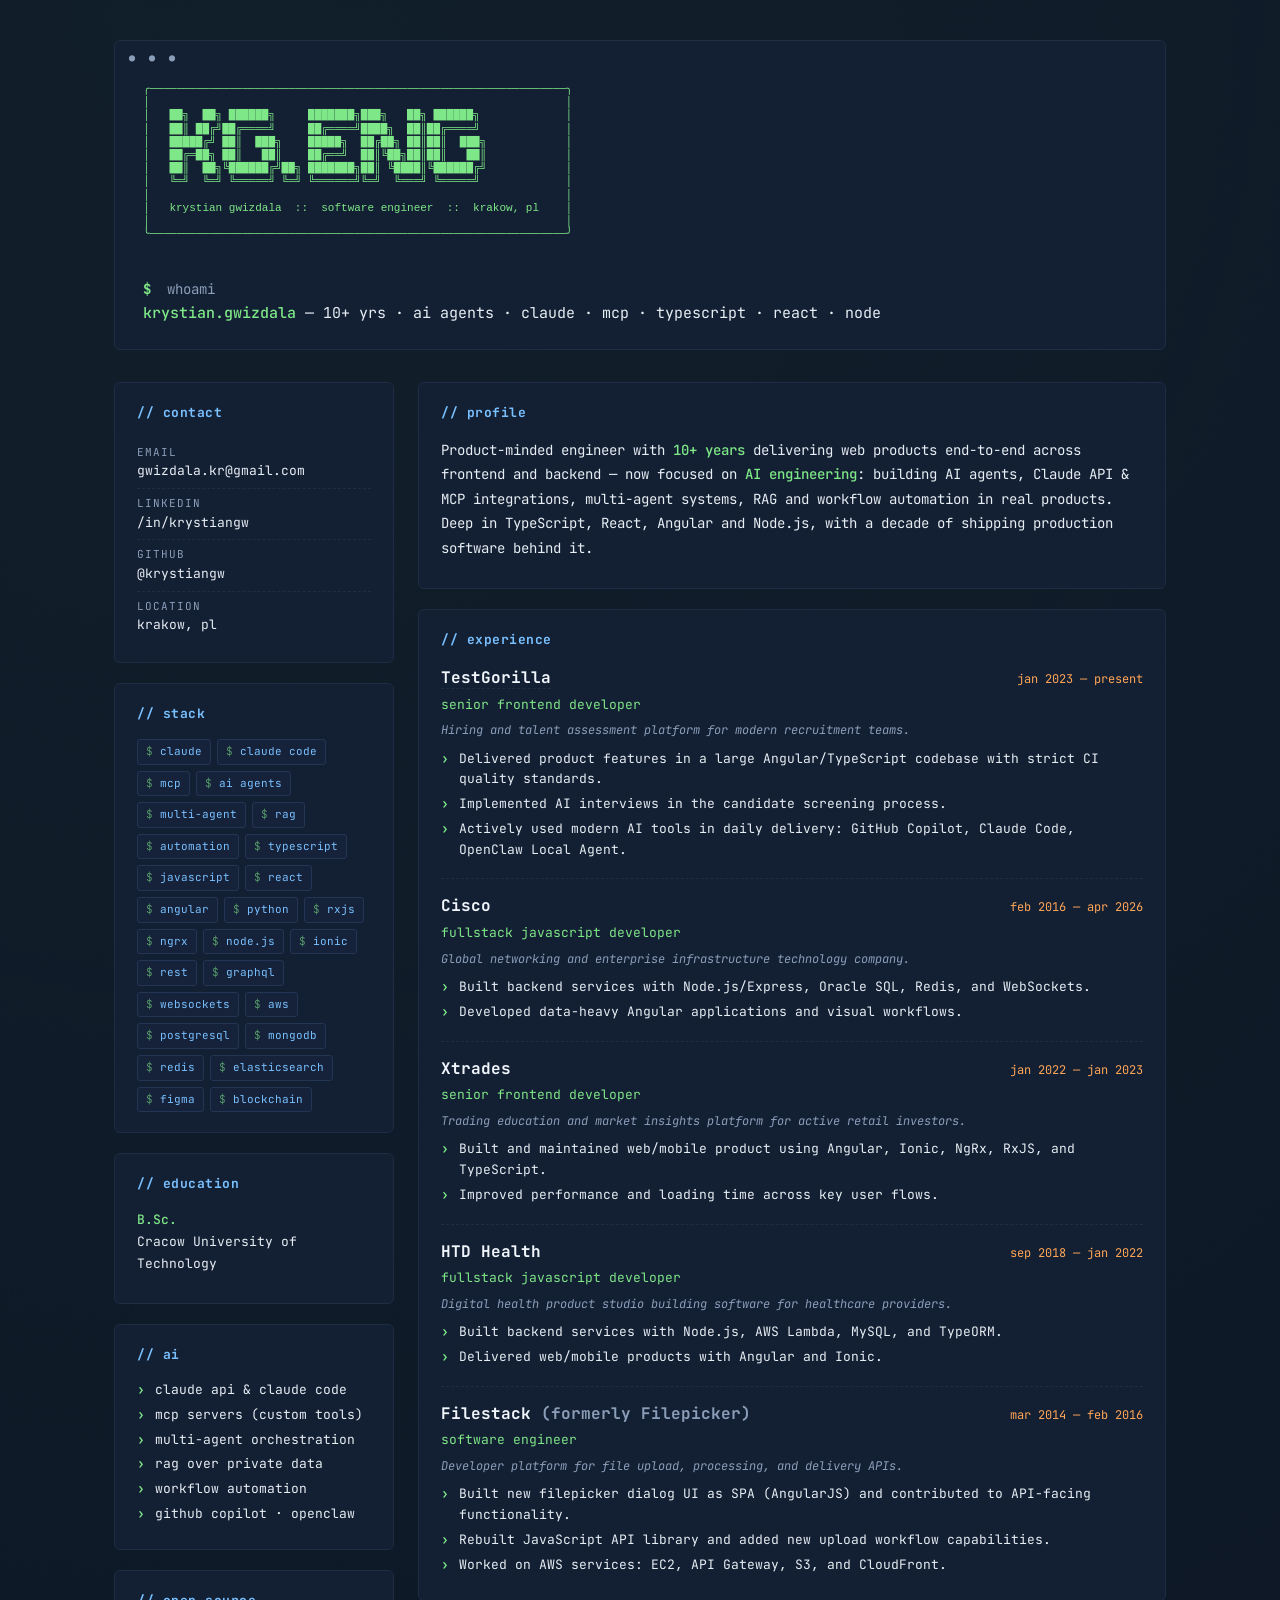
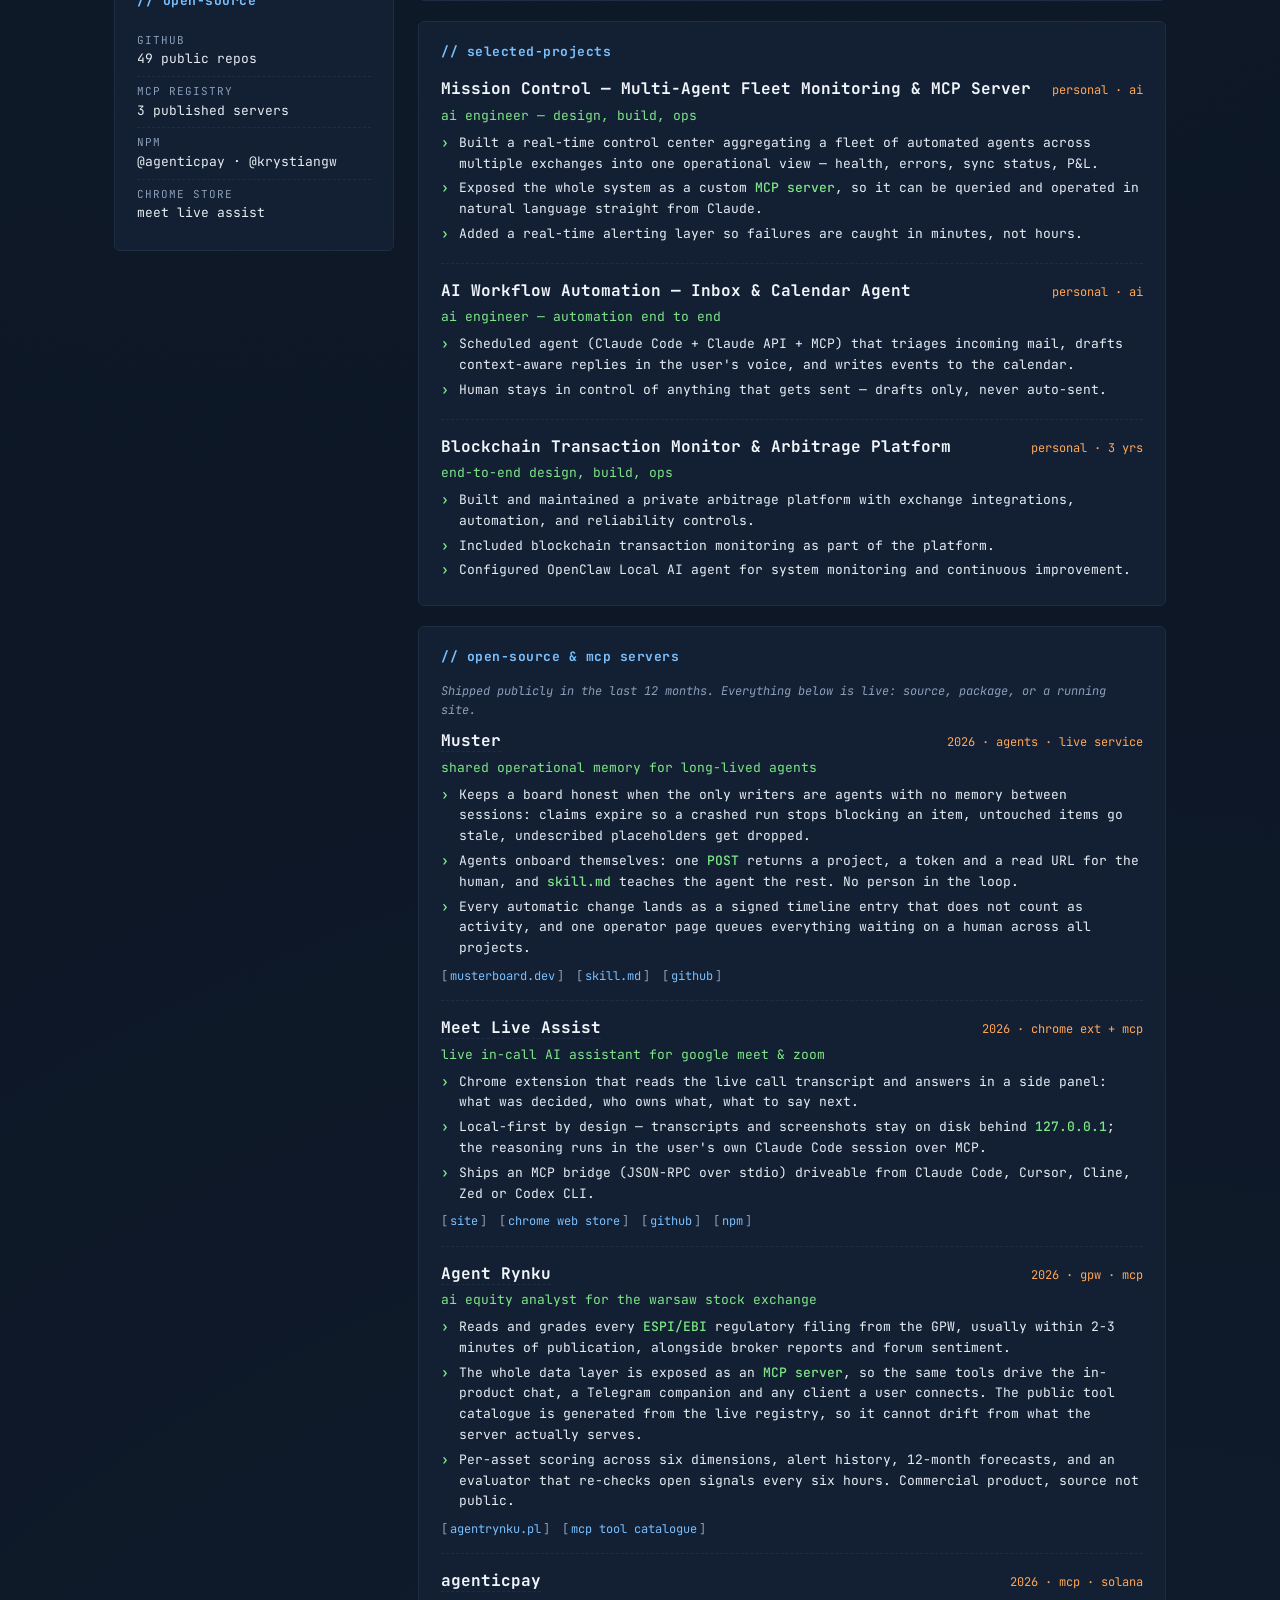
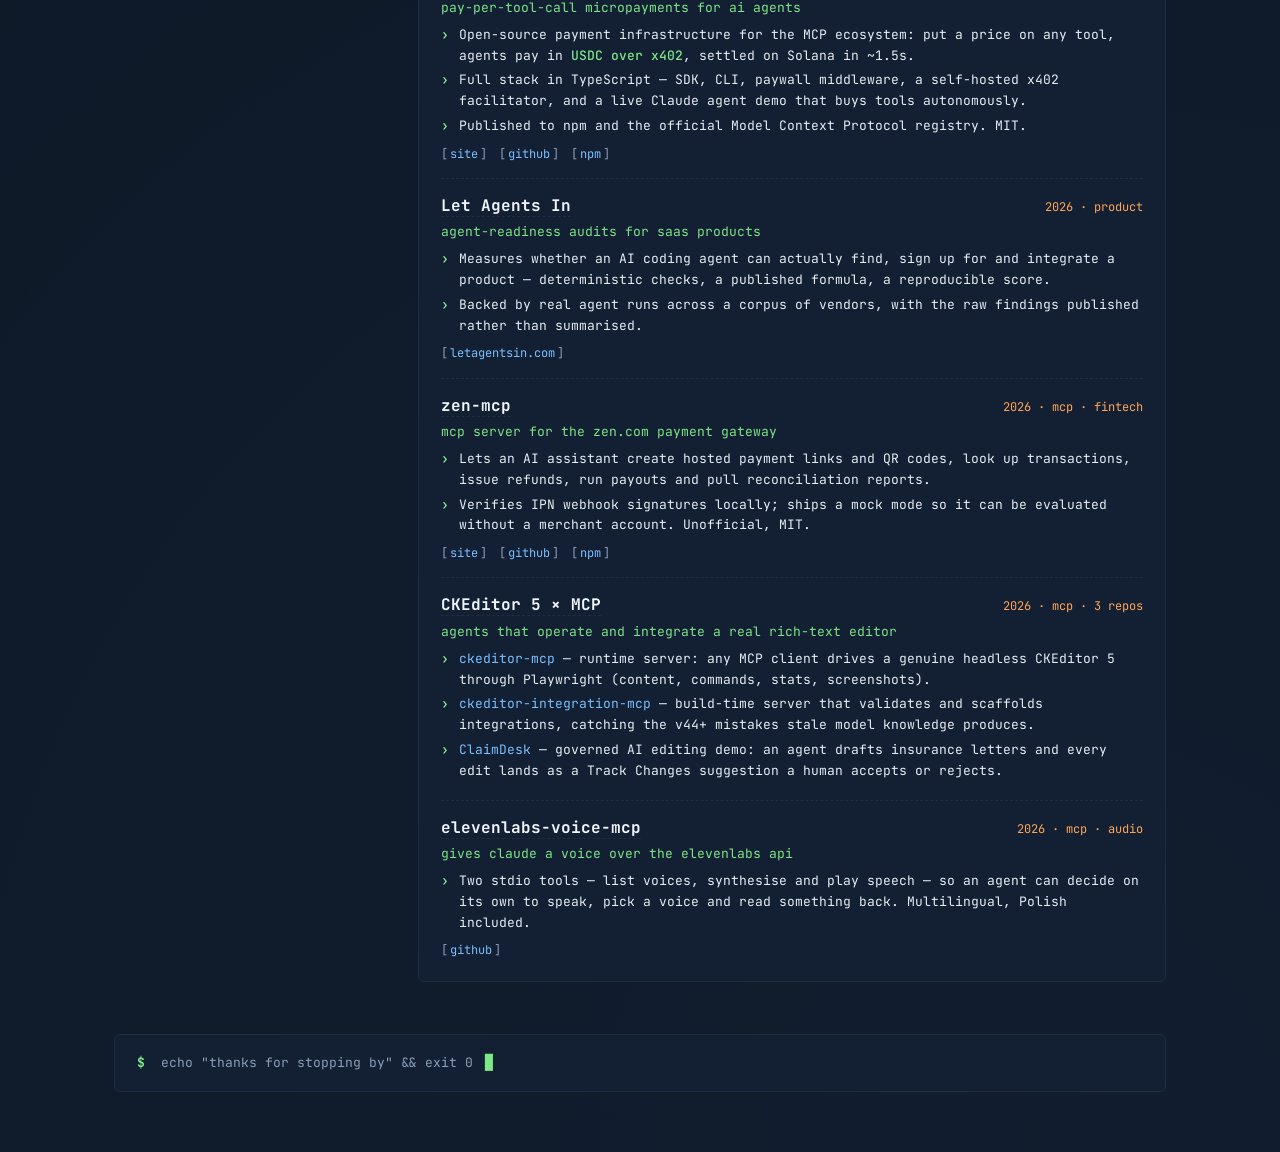
==== commit bb9a6dca: "agent rynku, the one without a repo link Closed product, so the links row carries the site and the p" ====
--- a/index.html
+++ b/index.html
@@ -6,7 +6,7 @@
   <title>Krystian Gwizdala — AI Engineer & Full-Stack Developer · Claude · MCP · TypeScript / React</title>
   <meta name="description" content="Krystian Gwizdala, AI engineer and full-stack developer in Krakow. 10+ years shipping web products, now building AI agents, Claude API and MCP integrations." />
   <meta name="author" content="Krystian Gwizdala" />
-  <meta name="keywords" content="Krystian Gwizdala, AI engineer, software engineer, fullstack developer, frontend developer, Claude, Claude Code, MCP, Model Context Protocol, MCP server, AI agents, multi-agent, RAG, workflow automation, TypeScript, React, Angular, Node.js, Python, RxJS, NgRx, blockchain, Krakow, Poland, portfolio, open source, Muster, Meet Live Assist, agenticpay, x402, zen-mcp, ckeditor-mcp, Let Agents In" />
+  <meta name="keywords" content="Krystian Gwizdala, AI engineer, software engineer, fullstack developer, frontend developer, Claude, Claude Code, MCP, Model Context Protocol, MCP server, AI agents, multi-agent, RAG, workflow automation, TypeScript, React, Angular, Node.js, Python, RxJS, NgRx, blockchain, Krakow, Poland, portfolio, open source, Muster, Agent Rynku, GPW, ESPI, Meet Live Assist, agenticpay, x402, zen-mcp, ckeditor-mcp, Let Agents In" />
   <link rel="canonical" href="https://krystian-gwizdala.github.io/" />
   <meta name="google-site-verification" content="AivhVutlgdzwPhOT26aWe5RxRWJp5YqixFXJ6ie48nM" />
   <meta name="robots" content="index, follow" />
@@ -124,6 +124,22 @@
           "@type": "ListItem",
           "position": 3,
           "item": {
+            "@type": "WebApplication",
+            "name": "Agent Rynku",
+            "description": "AI equity analyst for the Warsaw Stock Exchange (GPW): reads and grades every ESPI/EBI regulatory filing within minutes of publication, alongside broker reports and sentiment, and exposes its data layer as an MCP server used by the in-product chat, a Telegram bot and user-connected clients.",
+            "applicationCategory": "FinanceApplication",
+            "inLanguage": "pl",
+            "url": "https://agentrynku.pl/",
+            "author": {
+              "@type": "Person",
+              "name": "Krystian Gwizdala"
+            }
+          }
+        },
+        {
+          "@type": "ListItem",
+          "position": 4,
+          "item": {
             "@type": "SoftwareSourceCode",
             "name": "agenticpay",
             "description": "MCP-native pay-per-tool-call micropayments for AI agents: price any tool, agents pay in USDC over x402, settled on Solana. SDK, CLI, paywall middleware and a self-hosted facilitator.",
@@ -139,7 +155,7 @@
         },
         {
           "@type": "ListItem",
-          "position": 4,
+          "position": 5,
           "item": {
             "@type": "WebSite",
             "name": "Let Agents In",
@@ -153,7 +169,7 @@
         },
         {
           "@type": "ListItem",
-          "position": 5,
+          "position": 6,
           "item": {
             "@type": "SoftwareSourceCode",
             "name": "zen-mcp",
@@ -170,7 +186,7 @@
         },
         {
           "@type": "ListItem",
-          "position": 6,
+          "position": 7,
           "item": {
             "@type": "SoftwareSourceCode",
             "name": "ckeditor-mcp",
@@ -187,7 +203,7 @@
         },
         {
           "@type": "ListItem",
-          "position": 7,
+          "position": 8,
           "item": {
             "@type": "SoftwareSourceCode",
             "name": "ckeditor-integration-mcp",
@@ -204,7 +220,7 @@
         },
         {
           "@type": "ListItem",
-          "position": 8,
+          "position": 9,
           "item": {
             "@type": "SoftwareSourceCode",
             "name": "ClaimDesk (ckeditor-agent-demo)",
@@ -221,7 +237,7 @@
         },
         {
           "@type": "ListItem",
-          "position": 9,
+          "position": 10,
           "item": {
             "@type": "SoftwareSourceCode",
             "name": "elevenlabs-voice-mcp",
@@ -514,6 +530,23 @@
 
           <article class="job">
             <header>
+              <h3><a href="https://agentrynku.pl/" target="_blank" rel="noopener">Agent Rynku</a></h3>
+              <span class="when">2026 · gpw · mcp</span>
+            </header>
+            <p class="role">ai equity analyst for the warsaw stock exchange</p>
+            <ul class="bullets">
+              <li>Reads and grades every <span class="hl">ESPI/EBI</span> regulatory filing from the GPW, usually within 2-3 minutes of publication, alongside broker reports and forum sentiment.</li>
+              <li>The whole data layer is exposed as an <span class="hl">MCP server</span>, so the same tools drive the in-product chat, a Telegram companion and any client a user connects. The public tool catalogue is generated from the live registry, so it cannot drift from what the server actually serves.</li>
+              <li>Per-asset scoring across six dimensions, alert history, 12-month forecasts, and an evaluator that re-checks open signals every six hours. Commercial product, source not public.</li>
+            </ul>
+            <p class="links">
+              <a href="https://agentrynku.pl/" target="_blank" rel="noopener">agentrynku.pl</a>
+              <a href="https://agentrynku.pl/mcp" target="_blank" rel="noopener">mcp tool catalogue</a>
+            </p>
+          </article>
+
+          <article class="job">
+            <header>
               <h3><a href="https://krystiangw.github.io/agenticpay/" target="_blank" rel="noopener">agenticpay</a></h3>
               <span class="when">2026 · mcp · solana</span>
             </header>
